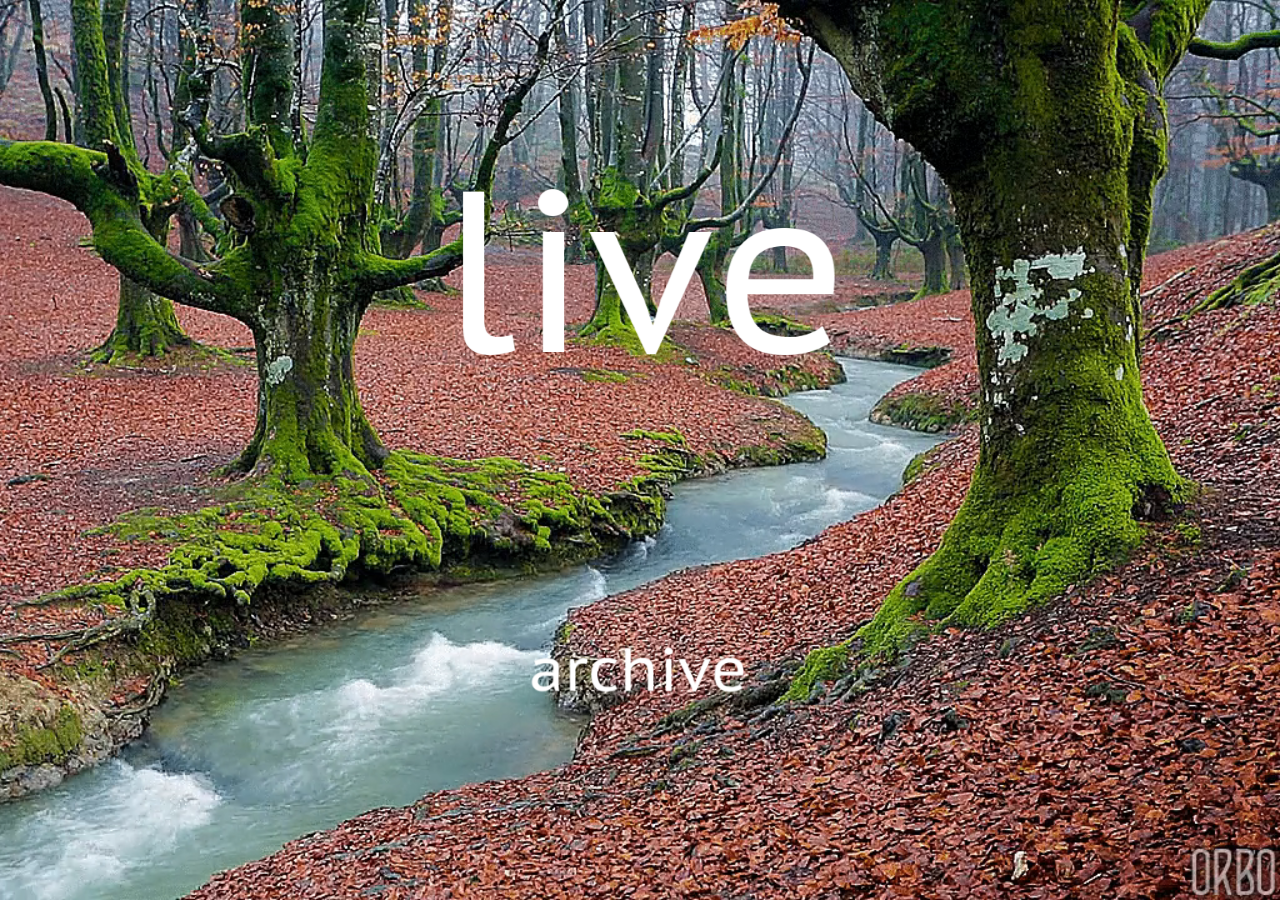
==== static-html/index.html @ 4b4d6d4f "add 9% margin" ====
<html>
  <video autoplay muted loop style="position: fixed; right: 0; bottom: 0; min-width: 100%; min-height: 100%;" id="page_background">
    <source src="../../images/stream.mp4" type="video/mp4">
  </video>
  <body>
    <span class="img-container">
      <a href="/live"><input type="image" src="../../images/live_unclicked.png" style="position:relative; margin-left: auto; margin-right: auto; margin-top: 10%; display: block; width: 40%;" onMouseOver="this.src='../../images/live_clicked.png'" onMouseOut="this.src='../../images/live_unclicked.png'"></a>
    </span>
    <span class="img-container">
      <a href="/archive"><input type="image" src="../../images/archive_unclicked.png" style="position:relative; margin-left: auto; margin-right: auto; margin-top: 15%; margin-bottom: 9%; display: block; width: 20%;" onMouseOver="this.src='../../images/archive_clicked.png'" onMouseOut="this.src='../../images/archive_unclicked.png'"></a>
    </span>
  </body>
</html>
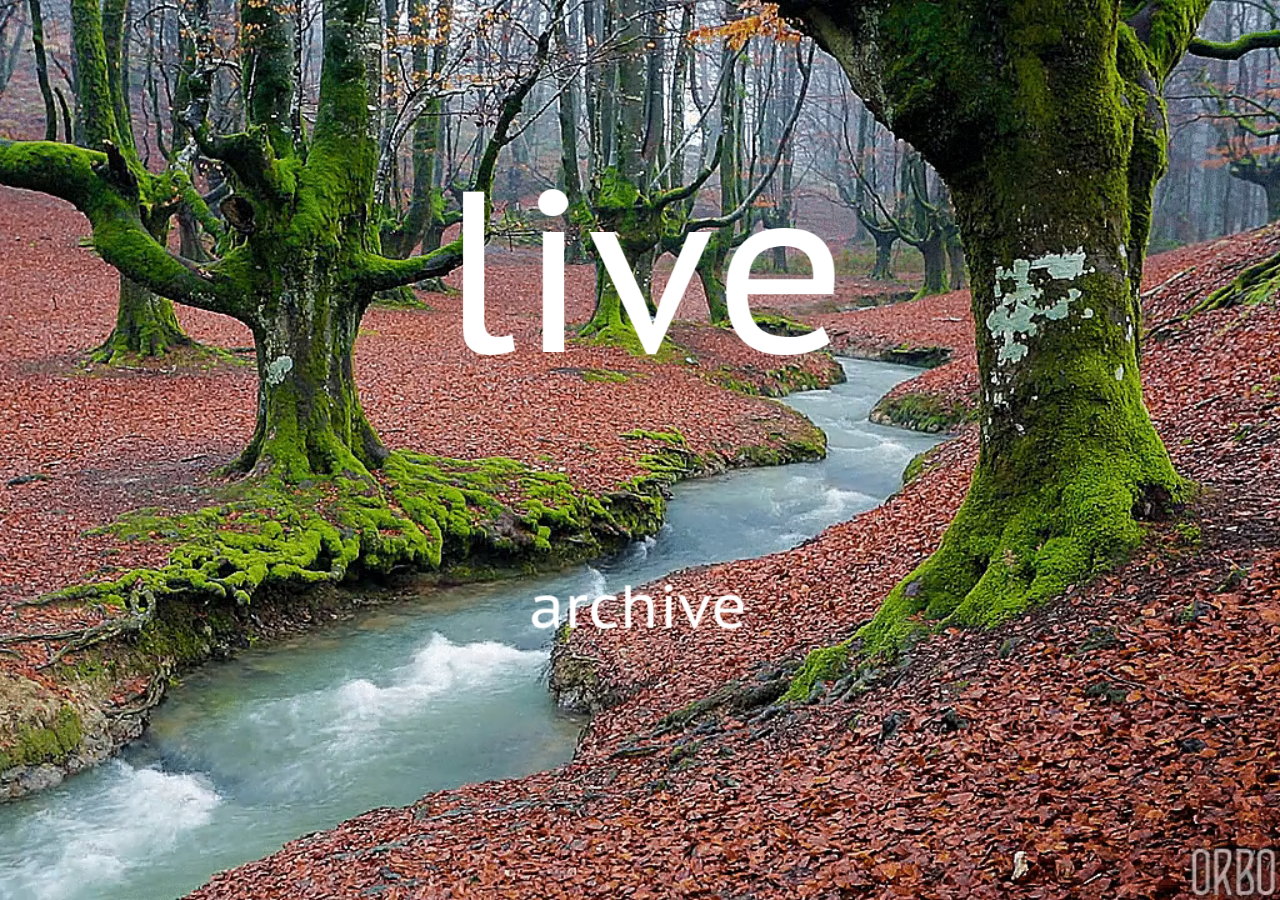
==== commit 4058e7d6: "change margin top" ====
--- a/static-html/index.html
+++ b/static-html/index.html
@@ -7,7 +7,7 @@
       <a href="/live"><input type="image" src="../../images/live_unclicked.png" style="position:relative; margin-left: auto; margin-right: auto; margin-top: 10%; display: block; width: 40%;" onMouseOver="this.src='../../images/live_clicked.png'" onMouseOut="this.src='../../images/live_unclicked.png'"></a>
     </span>
     <span class="img-container">
-      <a href="/archive"><input type="image" src="../../images/archive_unclicked.png" style="position:relative; margin-left: auto; margin-right: auto; margin-top: 15%; margin-bottom: 9%; display: block; width: 20%;" onMouseOver="this.src='../../images/archive_clicked.png'" onMouseOut="this.src='../../images/archive_unclicked.png'"></a>
+      <a href="/archive"><input type="image" src="../../images/archive_unclicked.png" style="position:relative; margin-left: auto; margin-right: auto; margin-top: 10%; margin-bottom: 9%; display: block; width: 20%;" onMouseOver="this.src='../../images/archive_clicked.png'" onMouseOut="this.src='../../images/archive_unclicked.png'"></a>
     </span>
   </body>
 </html>
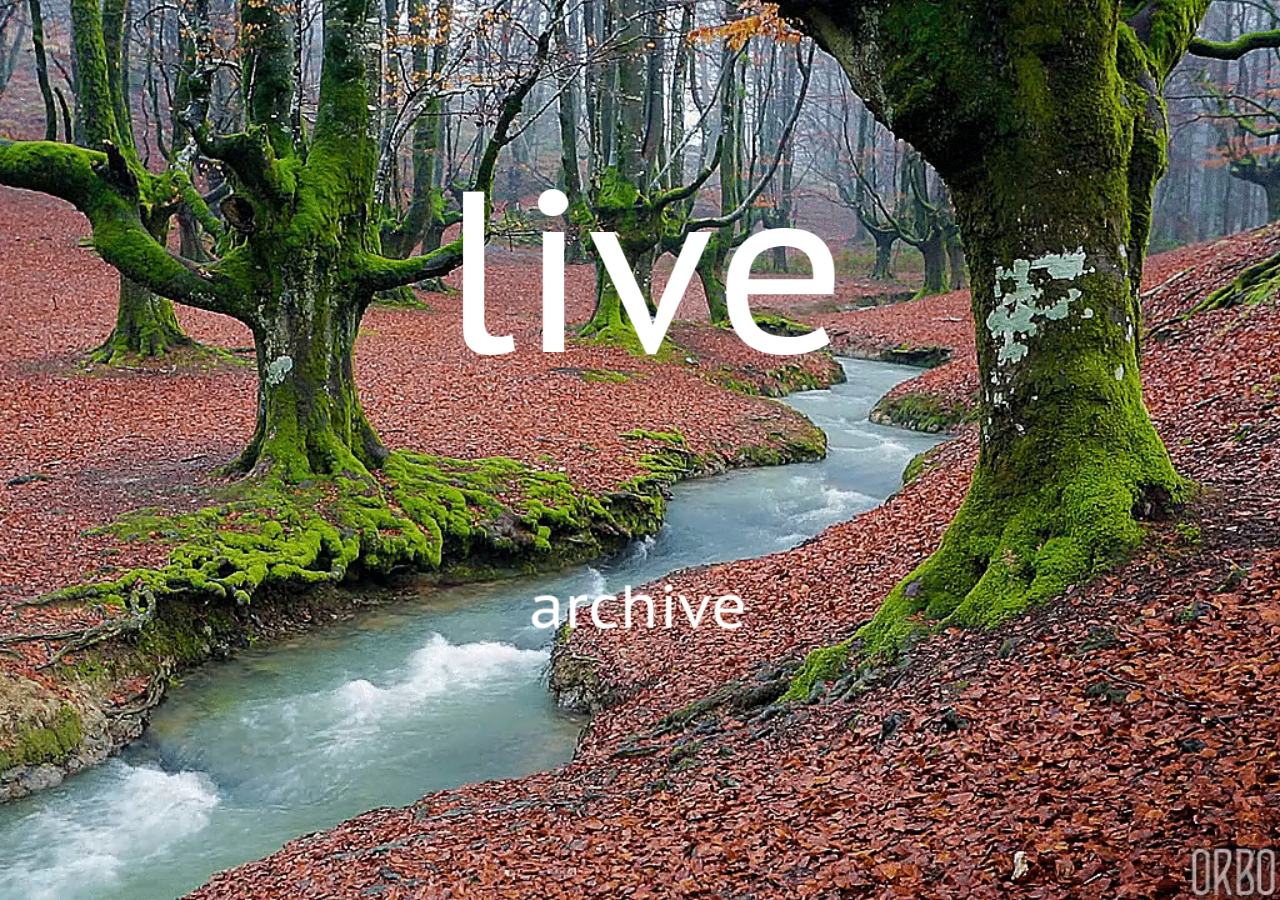
==== commit e3382174: "revert settings" ====
--- a/static-html/index.html
+++ b/static-html/index.html
@@ -5,6 +5,7 @@
   <body>
     <span class="img-container">
       <a href="/live"><input type="image" src="../../images/live_unclicked.png" style="position:relative; margin-left: auto; margin-right: auto; margin-top: 10%; display: block; width: 40%;" onMouseOver="this.src='../../images/live_clicked.png'" onMouseOut="this.src='../../images/live_unclicked.png'"></a>
+      <!--<a href="https://youtu.be/V3m3i0QKti0"><input type="image" src="../../images/live_unclicked.png" style="position:relative; margin-left: auto; margin-right: auto; margin-top: 10%; display: block; width: 40%;" onMouseOver="this.src='../../images/live_clicked.png'" onMouseOut="this.src='../../images/live_unclicked.png'"></a>-->
     </span>
     <span class="img-container">
       <a href="/archive"><input type="image" src="../../images/archive_unclicked.png" style="position:relative; margin-left: auto; margin-right: auto; margin-top: 10%; margin-bottom: 9%; display: block; width: 20%;" onMouseOver="this.src='../../images/archive_clicked.png'" onMouseOut="this.src='../../images/archive_unclicked.png'"></a>
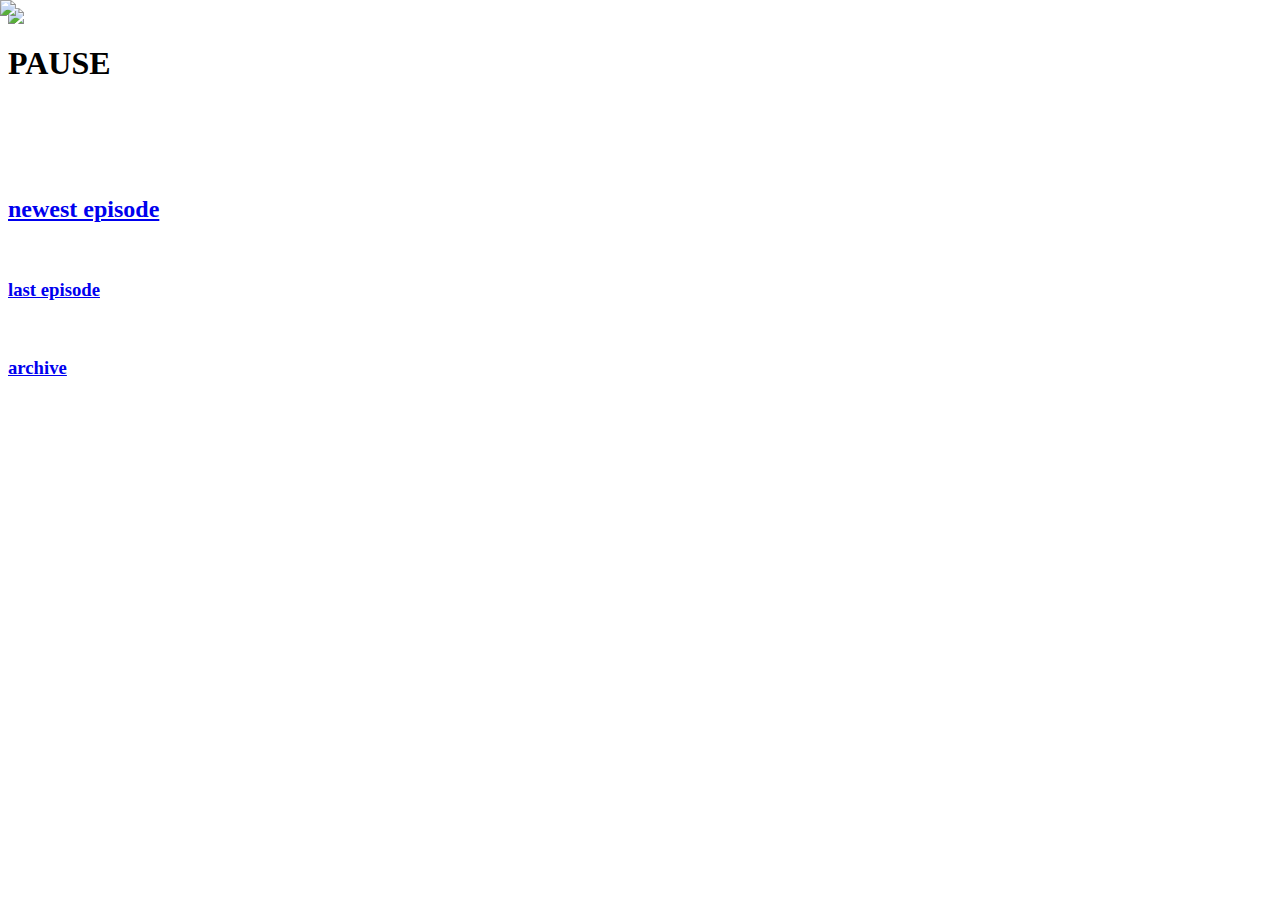
==== commit e5e2c8c0: "add knob alone images" ====
--- a/static-html/index.html
+++ b/static-html/index.html
@@ -1,15 +1,43 @@
 <html>
-  <video autoplay muted loop style="position: fixed; right: 0; bottom: 0; min-width: 100%; min-height: 100%;" id="page_background">
-    <source src="../../images/stream.mp4" type="video/mp4">
-  </video>
-  <body>
-    <span class="img-container">
-      <a href="/live"><input type="image" src="../../images/live_unclicked.png" style="position:relative; margin-left: auto; margin-right: auto; margin-top: 10%; display: block; width: 40%;" onMouseOver="this.src='../../images/live_clicked.png'" onMouseOut="this.src='../../images/live_unclicked.png'"></a>
-      <!--<a href="https://youtu.be/V3m3i0QKti0"><input type="image" src="../../images/live_unclicked.png" style="position:relative; margin-left: auto; margin-right: auto; margin-top: 10%; display: block; width: 40%;" onMouseOver="this.src='../../images/live_clicked.png'" onMouseOut="this.src='../../images/live_unclicked.png'"></a>-->
-    </span>
-    <span class="img-container">
-      <a href="/archive"><input type="image" src="../../images/archive_unclicked.png" style="position:relative; margin-left: auto; margin-right: auto; margin-top: 10%; margin-bottom: 9%; display: block; width: 20%;" onMouseOver="this.src='../../images/archive_clicked.png'" onMouseOut="this.src='../../images/archive_unclicked.png'"></a>
-    </span>
-  </body>
+
+<head>
+<link href="https://fonts.googleapis.com/css2?family=Press+Start+2P&display=swap" rel="stylesheet">
+<link rel="stylesheet" type="text/css" href="css/style.css">
+</head>
+
+<body>
+<div style="width:100%; height:100%; top:0px; left:0px; position: fixed;">
+  <img src="images/blank_tv_with_knob_hole.png" class="tvpic"/>
+</div>
+<div style="top:2358px; left:356px">
+  <img src="images/knob_alone.png" class="knob">
+</div>
+<div class="vhs-message">
+  <span>
+    <h1>PAUSE</h1>
+    <br>
+    <br>
+    <br>
+    <br>
+    <h2><a href="/newest">newest episode</a></h2>
+    <br>
+    <h3><a href="/previous">last episode</a></h3>
+    <br>
+    <h3><a href="/archive">archive</a></h3>
+  </span>  
+</div>
+
+
+
+<div class="screen-bottom">
+    <div class="line">
+        <div class="red"></div>
+        <div class="white"></div>
+        <div class="green"></div>
+    </div>
+</div>
+</body>
+
 </html>
 
+
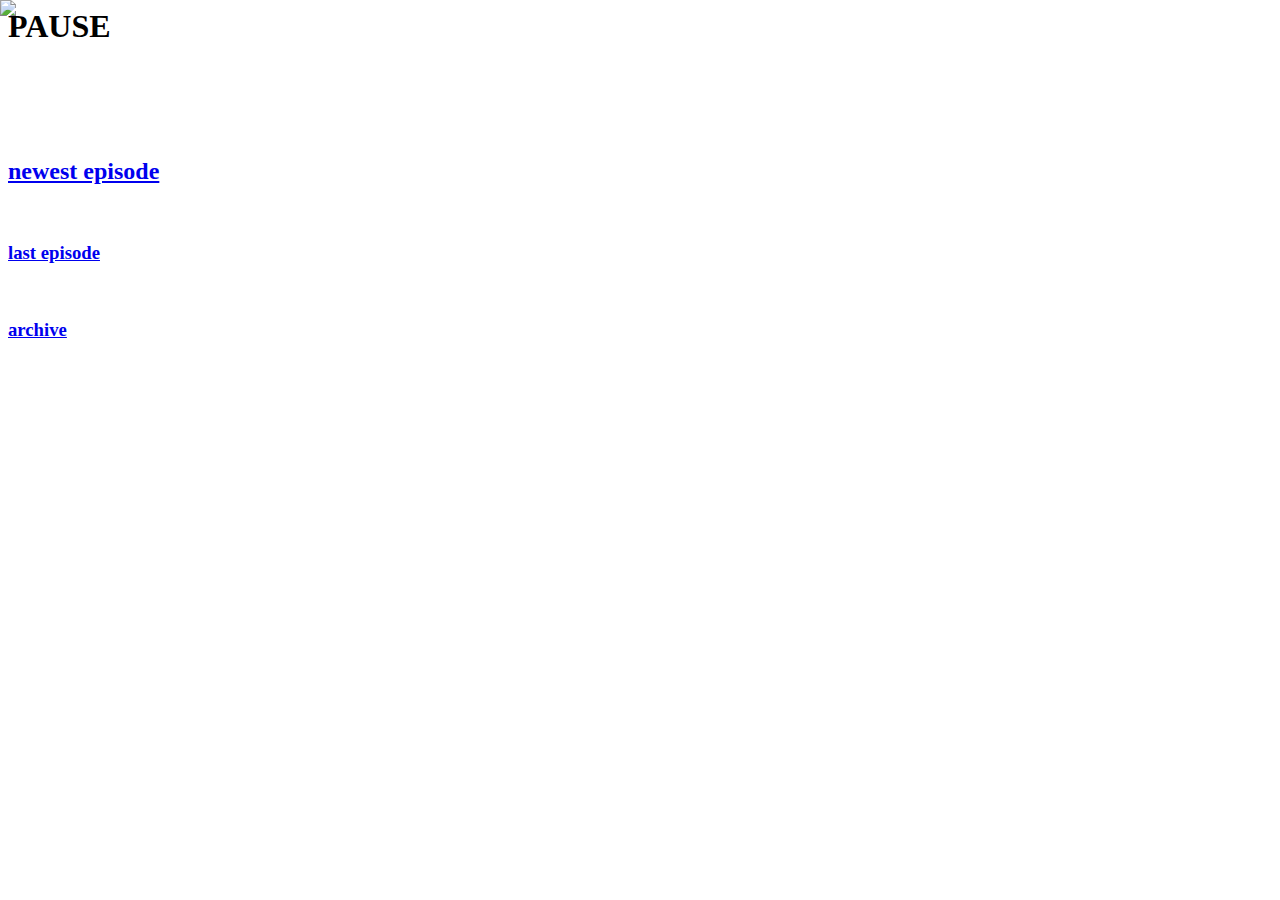
==== commit 3cc72980: "add time specific tv images" ====
--- a/static-html/index.html
+++ b/static-html/index.html
@@ -7,10 +7,7 @@
 
 <body>
 <div style="width:100%; height:100%; top:0px; left:0px; position: fixed;">
-  <img src="images/blank_tv_with_knob_hole.png" class="tvpic"/>
-</div>
-<div style="top:2358px; left:356px">
-  <img src="images/knob_alone.png" class="knob">
+  <img src="images/blank_tv.png" class="tvpic"/>
 </div>
 <div class="vhs-message">
   <span>
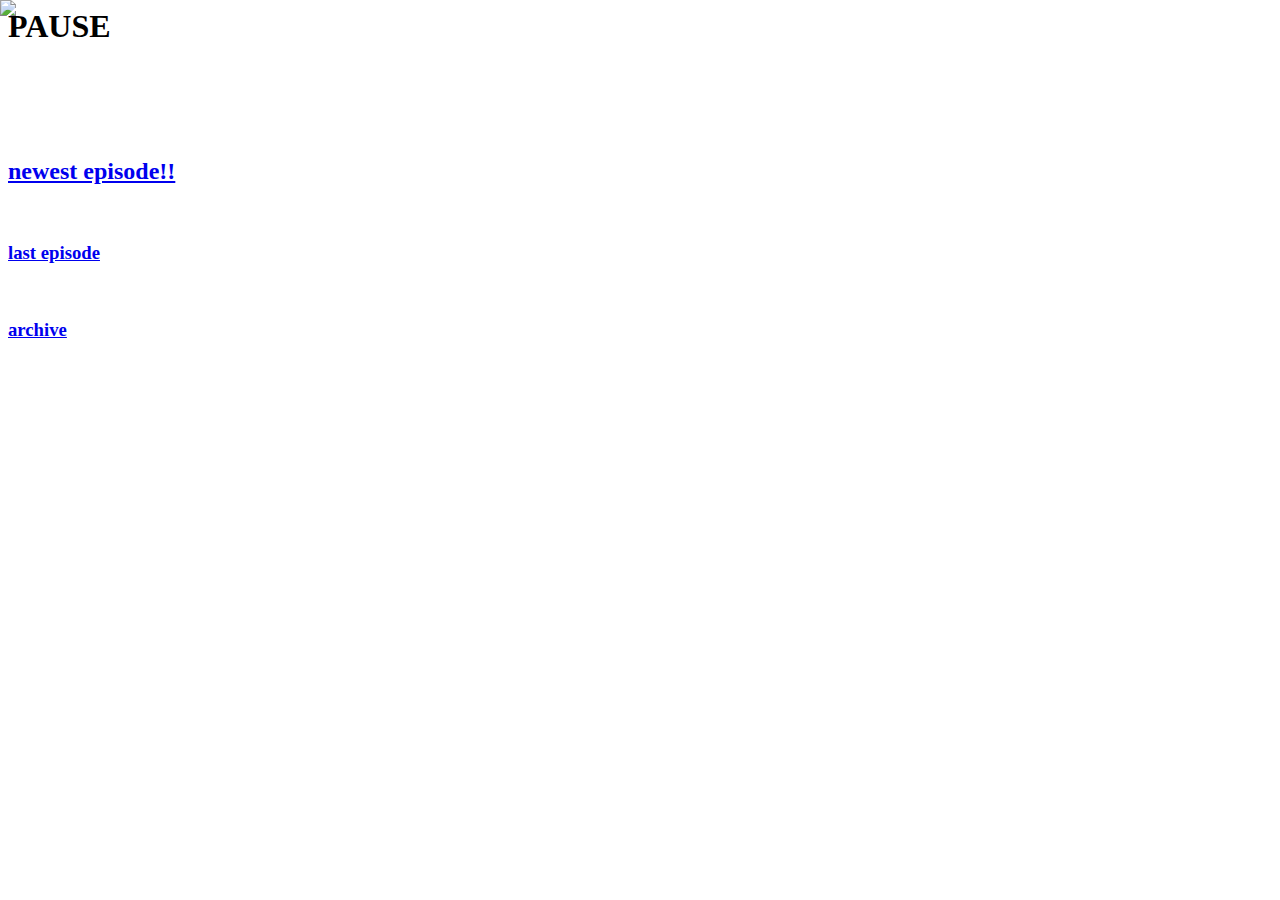
==== commit fe80b33a: "add exclamation points" ====
--- a/static-html/index.html
+++ b/static-html/index.html
@@ -16,7 +16,7 @@
     <br>
     <br>
     <br>
-    <h2><a href="/newest">newest episode</a></h2>
+    <h2><a href="/newest">newest episode!!</a></h2>
     <br>
     <h3><a href="/previous">last episode</a></h3>
     <br>
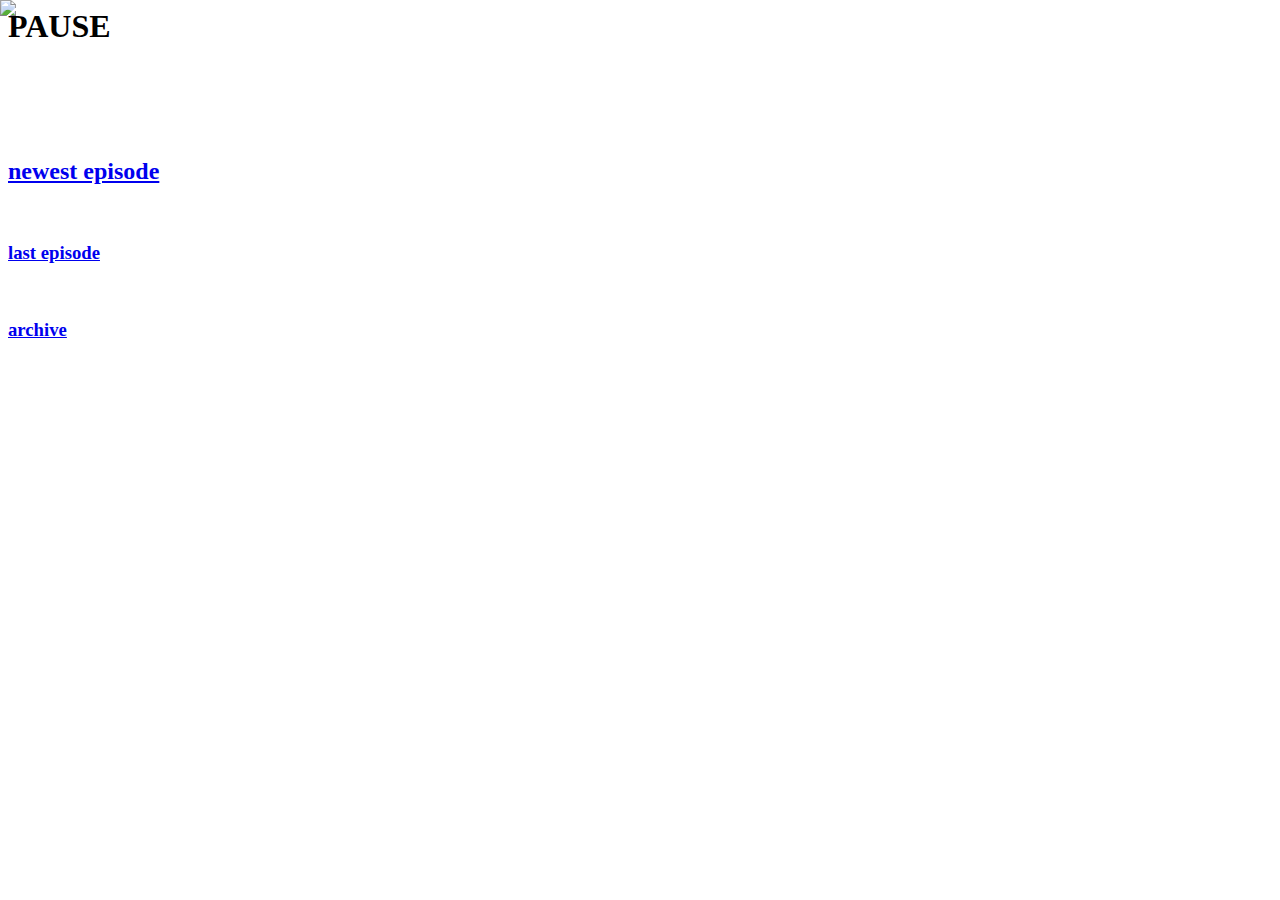
==== commit a3540283: "remove exclamation points" ====
--- a/static-html/index.html
+++ b/static-html/index.html
@@ -16,7 +16,7 @@
     <br>
     <br>
     <br>
-    <h2><a href="/newest">newest episode!!</a></h2>
+    <h2><a href="/newest">newest episode</a></h2>
     <br>
     <h3><a href="/previous">last episode</a></h3>
     <br>
